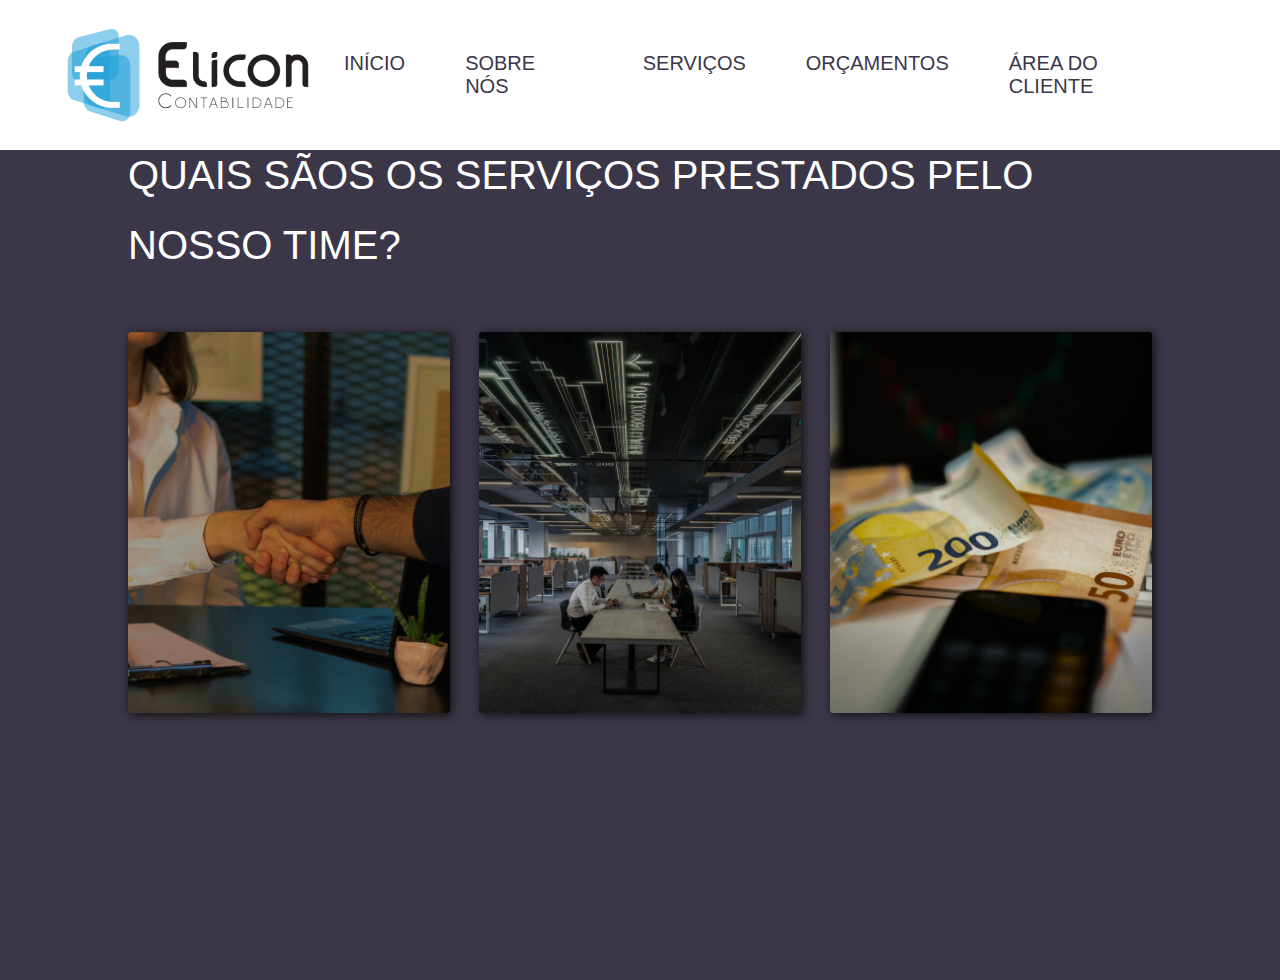
==== pages/services.html @ f79c58ba "feat: CONSTRUÇÃO TELA DE SERVICOS" ====
<!DOCTYPE html>
<html lang="en">
<head>
    <meta charset="UTF-8">
    <meta name="viewport" content="width=device-width, initial-scale=1.0">
    <link rel="stylesheet" href="/styles/services.css">
    <title>Document</title>
</head>
<body>
    <header>
        <div id="menu">
            <div id="title">
                <img src="/images/logo-elicon.png" alt="logo-elicon">
            </div>
            <div class="menu-sandwich">
                <div class="line"></div>
                <div class="line"></div>
                <div class="line"></div>
            </div> 
            <div id="navigation">
                
                <nav>
                    <ul>
                        <li><a href="/index.html">INÍCIO</a></li>
                        <li><a href="">SOBRE NÓS</a></li>
                        <li><a href="pages/services.html">SERVIÇOS</a></li>
                        <li><a href="">ORÇAMENTOS</a></li>
                        <li><a href="">ÁREA DO CLIENTE</a></li>
                    </ul>
                </nav>
            </div>
        </div>
    </header>
    <main>
        <section></section>
            <div class="servicos">
                <div id="area-assessorias">
                    <p id="titulo-servicos">QUAIS SÃOS OS SERVIÇOS PRESTADOS PELO NOSSO TIME?</p>
                    <div id="cards">
                        <div class="card-assessoria" id="dpt"></div>
                        <div class="card-assessoria" id="emp"></div>
                        <div class="card-assessoria" id="irpf"></div>
                    </div>
                </div> 
            </div>
        </section>
    </main>
</body>
</html>
---- styles/services.css ----
*{
    box-sizing: border-box;
}

/*CABEÇALHO-------------------------------------------------------*/
header{
    position: fixed;
    top: 0;
    left: 0;
    width: 100%;background-color: #fff;
    height: 150px;
    display: flex;
    justify-content: center;
    align-content: center;

}

#menu{
    display: flex;
    width: 90%;
    justify-content: space-between;
}
nav ul {
    list-style: none;
    display: flex;
    padding: 0px;
}

nav ul li a{
    text-decoration: none;
    padding: 10px 30px;
    font-size: 20px;
    font-family: "Inter", sans-serif;
    display: inline-block;
    color: #3B3748;
}
nav ul li a:hover{
    color: white;
    background-color: #3B3748;
}

/*FLEXBOX DO HEADER*/
#navigation, #title{
    display: flex;
    align-items: center;
}


.menu-sandwich{
    display: none;
}


/*----------------------------------------------------*/
body{
    margin: 0px;
}

main{
    margin-top: 100px;
}
.servicos{
    display: flex;
    justify-content: center;
    width: 100%;
    height: 880px;
    background-color: #3B3748;
}
#area-assessorias{
    display: flex;
    flex-direction: column;
    width: 80%;
}
#cards{
    margin-top: 40px;
    display: flex;
    justify-content: space-between;
    align-items: center;
}
.card-assessoria{
    border-radius: 3px;
    box-shadow: 2px 2px 10px #121010;
    width: 322px;
    height: 381px;
    border-radius: 3px;
}
#titulo-servicos{
    display: block;
    letter-spacing: 8%;
    width: 938px;
    height: 112px;
    line-height: 70px;
    font-family: "Inter", sans-serif;
    font-weight: 530;
    font-size: 40px;
    color: #fff;
}

#dpt{
    background-image: url(/images/assessoria-trabalhista.png);
    background-size: cover;
}

#emp{
    background-image: url(/images/assessoria-empresarial.png);
    background-size: cover;
}

#irpf{
    background-image: url(/images/imposto-de-renda.png);
    background-size: cover;
}
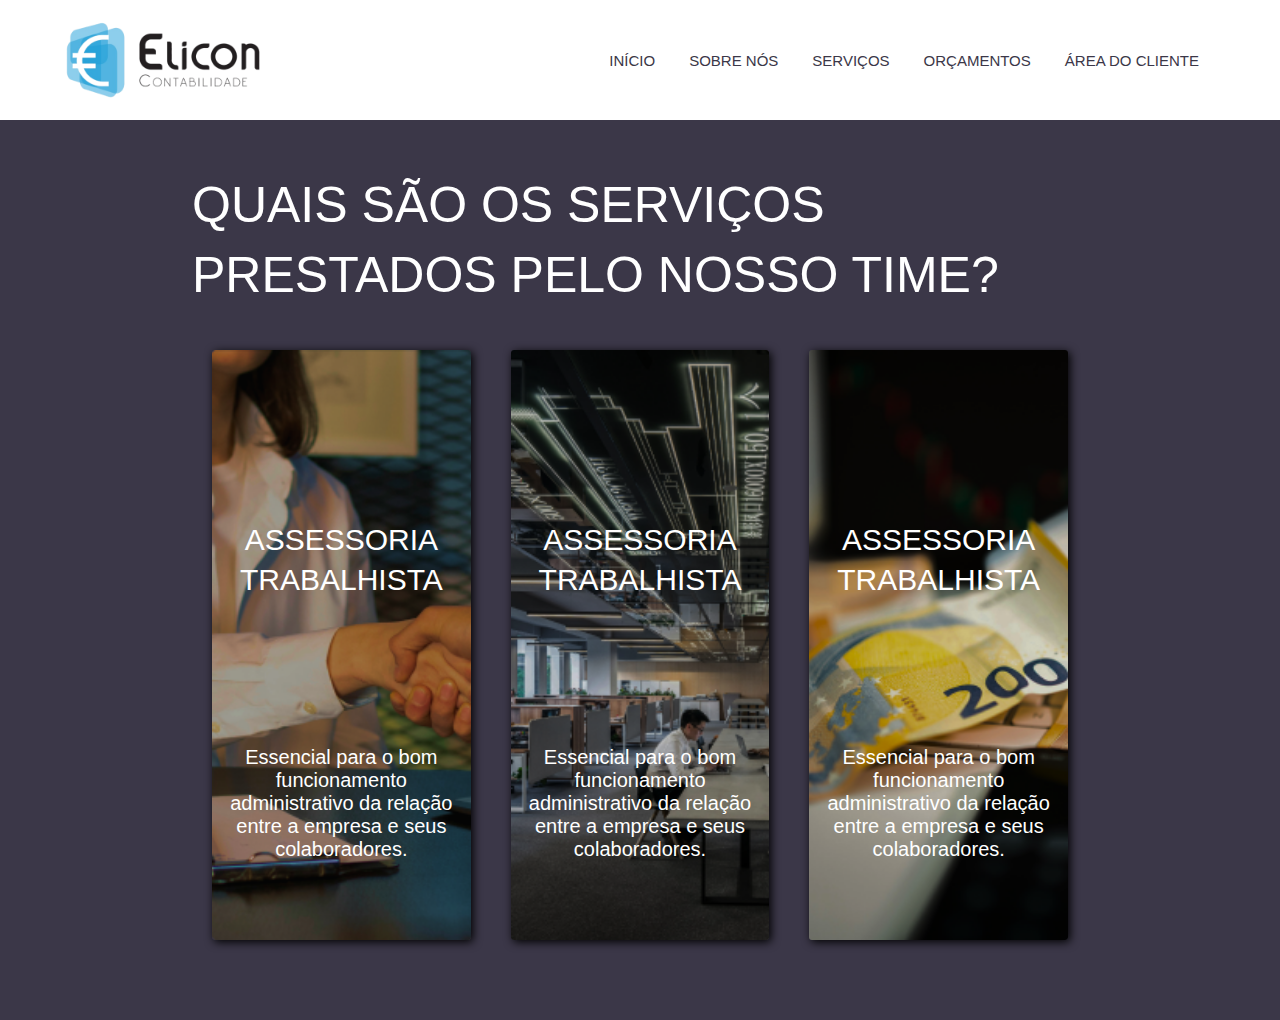
==== commit e28f0aa9: "feat: TELA SERVIÇOS | FINALIZADA" ====
--- a/pages/services.html
+++ b/pages/services.html
@@ -31,19 +31,38 @@
             </div>
         </div>
     </header>
-    <main>
-        <section></section>
-            <div class="servicos">
-                <div id="area-assessorias">
-                    <p id="titulo-servicos">QUAIS SÃOS OS SERVIÇOS PRESTADOS PELO NOSSO TIME?</p>
-                    <div id="cards">
-                        <div class="card-assessoria" id="dpt"></div>
-                        <div class="card-assessoria" id="emp"></div>
-                        <div class="card-assessoria" id="irpf"></div>
+    <div class="container main">
+        <main>
+            <div id="title_cards">
+                <div class="title">QUAIS SÃO OS SERVIÇOS PRESTADOS PELO NOSSO TIME?</div>
+            </div>
+            <div class="area_cards">
+                <div class="card" id="first">
+                    <div class="info">
+                        <h1>ASSESSORIA TRABALHISTA</h1>
+                        <p>Essencial para o bom funcionamento administrativo da relação 
+                            entre a empresa e seus colaboradores.
+                        </p>
                     </div>
-                </div> 
+                </div>
+                <div class="card" id="second">
+                    <div class="info">
+                        <h1>ASSESSORIA TRABALHISTA</h1>
+                        <p>Essencial para o bom funcionamento administrativo da relação 
+                            entre a empresa e seus colaboradores.
+                        </p>
+                    </div>
+                </div>
+                <div class="card" id="third">
+                    <div class="info">
+                        <h1>ASSESSORIA TRABALHISTA</h1>
+                        <p>Essencial para o bom funcionamento administrativo da relação 
+                            entre a empresa e seus colaboradores.
+                        </p>
+                    </div>
+                </div>
             </div>
-        </section>
-    </main>
+        </main>
+    </div>
 </body>
 </html>--- a/styles/services.css
+++ b/styles/services.css
@@ -2,12 +2,10 @@
     box-sizing: border-box;
 }
 
-/*CABEÇALHO-------------------------------------------------------*/
+/*================================== CABEÇALHO ======================================*/
 header{
-    position: fixed;
-    top: 0;
-    left: 0;
-    width: 100%;background-color: #fff;
+    width: 100%;
+    background-color: #fff;
     height: 150px;
     display: flex;
     justify-content: center;
@@ -51,62 +49,184 @@
 }
 
 
-/*----------------------------------------------------*/
+/*=============================== MAIN =================================*/
 body{
     margin: 0px;
 }
 
 main{
-    margin-top: 100px;
-}
-.servicos{
-    display: flex;
-    justify-content: center;
+    background-color: #3B3748;
+    display: flex;
+}
+main{
+    flex-direction: column;
+    align-items: center;
+    justify-content: center;
+    height: 100vh;
+}
+
+/*============== ÁREA REFERENTE AOS CARDS*/
+#title_cards{
     width: 100%;
-    height: 880px;
-    background-color: #3B3748;
-}
-#area-assessorias{
+    height: 150px;
+    display: flex;
+    justify-content: center;
+    align-items: center;
+    font-size: 50px;
+    color: #fff;
+    font-family: "Inter", sans-serif;
+    font-weight: 500;
+
+}
+.title{
+    width: 70%;
+    line-height: 70px;
+}
+.area_cards{
+    display: flex;
+    width: 70%;
+    height: 70%;
+}
+
+.card{
+    display: flex;
+    justify-content: center;
+    align-items: center;
+    flex: 1;
+    margin: 20px;
+    border-radius: 3px;
+    box-shadow: 2px 2px 10px #000000;
+}
+
+
+/*----- BACKGROUND CARDS (IMAGES AND SHADOW)*/
+
+#first{
+    background-image: url(../images/assessoria-trabalhista.png);
+    background-size: cover;
+}
+
+#first:hover{
+    background-image: linear-gradient(rgba(0, 0, 0, 0.5), rgba(0, 0, 0, 0.5)), url(../images/assessoria-trabalhista.png);
+}
+
+
+#second{
+    background-image: url(../images/assessoria-empresarial.png);
+    background-size: cover;
+}
+#second:hover{
+    background-image: linear-gradient(rgba(0,0,0), rgba(0,0,0,0.5)), url(../images/assessoria-empresarial.png);
+}
+
+#third{
+    background-image: url(../images/imposto-de-renda.png);
+    background-size: cover;
+}
+#third:hover{
+    background-image: linear-gradient(rgba(0,0,0), rgba(0,0,0,0.5)), url(../images/imposto-de-renda.png);
+}
+
+/*------------ DESCRIPTION CARDS*/
+.info{
     display: flex;
     flex-direction: column;
-    width: 80%;
-}
-#cards{
-    margin-top: 40px;
-    display: flex;
-    justify-content: space-between;
-    align-items: center;
-}
-.card-assessoria{
-    border-radius: 3px;
-    box-shadow: 2px 2px 10px #121010;
-    width: 322px;
-    height: 381px;
-    border-radius: 3px;
-}
-#titulo-servicos{
-    display: block;
-    letter-spacing: 8%;
-    width: 938px;
-    height: 112px;
-    line-height: 70px;
+    justify-content: end;
+    height: 80%;
+    color: #fff;
     font-family: "Inter", sans-serif;
-    font-weight: 530;
-    font-size: 40px;
-    color: #fff;
-}
-
-#dpt{
-    background-image: url(/images/assessoria-trabalhista.png);
-    background-size: cover;
-}
-
-#emp{
-    background-image: url(/images/assessoria-empresarial.png);
-    background-size: cover;
-}
-
-#irpf{
-    background-image: url(/images/imposto-de-renda.png);
-    background-size: cover;
+    padding: 0px 10px;
+}
+
+.info h1{
+
+    text-align: center;
+    letter-spacing: 82%;
+    font-size: 30px;
+    line-height: 40px;
+    font-weight: 400;
+    height: 50%;
+    padding-top: 50px;
+}
+.info p{
+    text-align: center;
+    font-size: 20px;
+    font-weight: 200;
+}
+/*=============================== FOOTER =================================*/
+
+/*============================= MEDIA QUERIES =======================*/
+@media (min-width: 1044px) and (max-width: 1288px) {
+    header{
+        height: 120px;
+    }
+
+    nav ul li a{
+        font-size: 15px;
+        padding: 5px 17px;
+    }
+
+    #title img{
+        width: 200px;
+    }
+
+    .title{
+        margin-bottom: 30px;
+    }
+}
+
+@media (max-width: 1043px){
+    
+    #navigation{
+        display: none;
+    }
+    header{
+        height: 100px;
+    }
+    
+    #title img{
+        width: 150px;
+    }
+    /*MENU SANDUÍCHE>>>>>>>>>>>>>>>>>>>>>>>>>>>>>*/
+    .menu-sandwich{
+        display: flex;
+        flex-direction: column;
+        justify-content: center;
+        align-items: center;
+        width: 50px;
+        height: 100%;
+    }
+    .line{
+        width: 100%;
+        height: 5px;
+        margin: 3px 0px;
+        background-color: #3B3748;
+    }
+
+    /*MAIN>>>>>>>>>>>>>>>>>>>>>>>>>>>>>>>>>>>>>>>>>>>*/
+    
+    main{
+        justify-content: flex-start;
+    }
+    .area_cards{
+        flex-direction: column;
+        height: 70vh;
+    }
+
+    .title{
+        font-size: 25px;
+        line-height: 30px;
+    }
+
+    .info h1{
+        font-size: 20px;
+        line-height: 25px;
+    }
+    .info p{
+        font-size: 15px;
+    }
+    .cards{
+        margin: 15px;
+    }
+    /*>>>>>>>>>>>>>>>>>>>>>>>>>>>>>>>>>>>>>>>>>>>*/
 }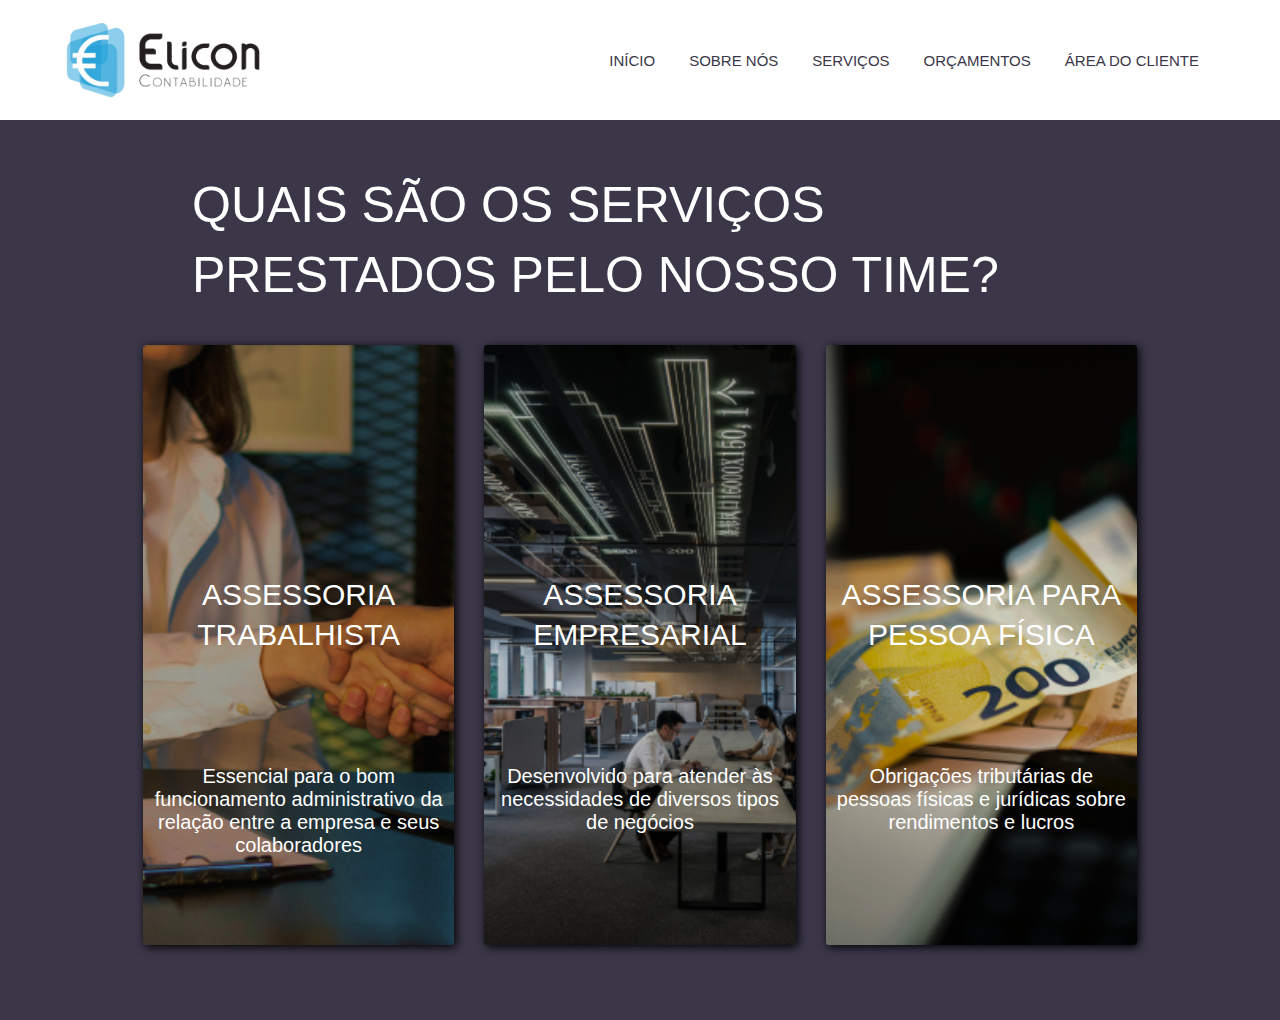
==== commit 3c8807ac: "feat: CRIAÇÃO DE PAGINAS | ASSESSORIA (EM PRODUÇÃO)" ====
--- a/pages/services.html
+++ b/pages/services.html
@@ -36,31 +36,42 @@
             <div id="title_cards">
                 <div class="title">QUAIS SÃO OS SERVIÇOS PRESTADOS PELO NOSSO TIME?</div>
             </div>
+            
             <div class="area_cards">
-                <div class="card" id="first">
-                    <div class="info">
-                        <h1>ASSESSORIA TRABALHISTA</h1>
-                        <p>Essencial para o bom funcionamento administrativo da relação 
-                            entre a empresa e seus colaboradores.
-                        </p>
+
+                
+                <a href="/pages/asssessorias/trabalhista.html" target="_blank">
+                    <div class="card" id="first">
+                        <div class="info">
+                            <h1>ASSESSORIA TRABALHISTA</h1>
+                            <p>Essencial para o bom funcionamento administrativo da relação 
+                                entre a empresa e seus colaboradores
+                            </p>
+                        </div>
                     </div>
-                </div>
-                <div class="card" id="second">
-                    <div class="info">
-                        <h1>ASSESSORIA TRABALHISTA</h1>
-                        <p>Essencial para o bom funcionamento administrativo da relação 
-                            entre a empresa e seus colaboradores.
-                        </p>
+                </a>
+
+                <a href="/pages/asssessorias/empresarial.html" target="_blank">
+                    <div class="card" id="second">
+                        <div class="info">
+                            <h1>ASSESSORIA EMPRESARIAL</h1>
+                            <p>Desenvolvido para atender às necessidades de diversos
+                                tipos de negócios
+                            </p>
+                        </div>
                     </div>
-                </div>
-                <div class="card" id="third">
-                    <div class="info">
-                        <h1>ASSESSORIA TRABALHISTA</h1>
-                        <p>Essencial para o bom funcionamento administrativo da relação 
-                            entre a empresa e seus colaboradores.
-                        </p>
+                </a>
+
+                <a href="/pages/asssessorias/pessoafisica.html" target="_blank">
+                    <div class="card" id="third">
+                        <div class="info">
+                            <h1>ASSESSORIA PARA PESSOA FÍSICA</h1>
+                            <p>Obrigações tributárias de pessoas físicas e jurídicas sobre
+                                rendimentos e lucros
+                            </p>
+                        </div>
                     </div>
-                </div>
+                </a>
             </div>
         </main>
     </div>
--- a/styles/services.css
+++ b/styles/services.css
@@ -1,6 +1,7 @@
 *{
     box-sizing: border-box;
 }
+
 
 /*================================== CABEÇALHO ======================================*/
 header{
@@ -84,7 +85,7 @@
 }
 .area_cards{
     display: flex;
-    width: 70%;
+    width: 80%;
     height: 70%;
 }
 
@@ -93,11 +94,16 @@
     justify-content: center;
     align-items: center;
     flex: 1;
-    margin: 20px;
+    margin: 15px;
     border-radius: 3px;
     box-shadow: 2px 2px 10px #000000;
 }
 
+.area_cards a{
+    display: flex;
+    width: 100%;
+    text-decoration: none;
+}
 
 /*----- BACKGROUND CARDS (IMAGES AND SHADOW)*/
 
@@ -139,19 +145,22 @@
 }
 
 .info h1{
-
+    display: block;
+    width: 100%;
     text-align: center;
     letter-spacing: 82%;
     font-size: 30px;
     line-height: 40px;
     font-weight: 400;
     height: 50%;
-    padding-top: 50px;
+    padding-top: 90px;
 }
 .info p{
+    display: block;
     text-align: center;
+    height: 100px;
     font-size: 20px;
-    font-weight: 200;
+    font-weight: 100;
 }
 /*=============================== FOOTER =================================*/
 
@@ -206,23 +215,28 @@
     /*MAIN>>>>>>>>>>>>>>>>>>>>>>>>>>>>>>>>>>>>>>>>>>>*/
     
     main{
+        height: 120vh;
         justify-content: flex-start;
     }
     .area_cards{
+        margin-top: 20px;
         flex-direction: column;
-        height: 70vh;
+        height: 100vh;
     }
 
     .title{
         font-size: 25px;
         line-height: 30px;
+        padding-top: 20px;
     }
 
     .info h1{
+        margin-top: 15px;
         font-size: 20px;
         line-height: 25px;
     }
     .info p{
+        margin-top: 25px;
         font-size: 15px;
     }
     .cards{
